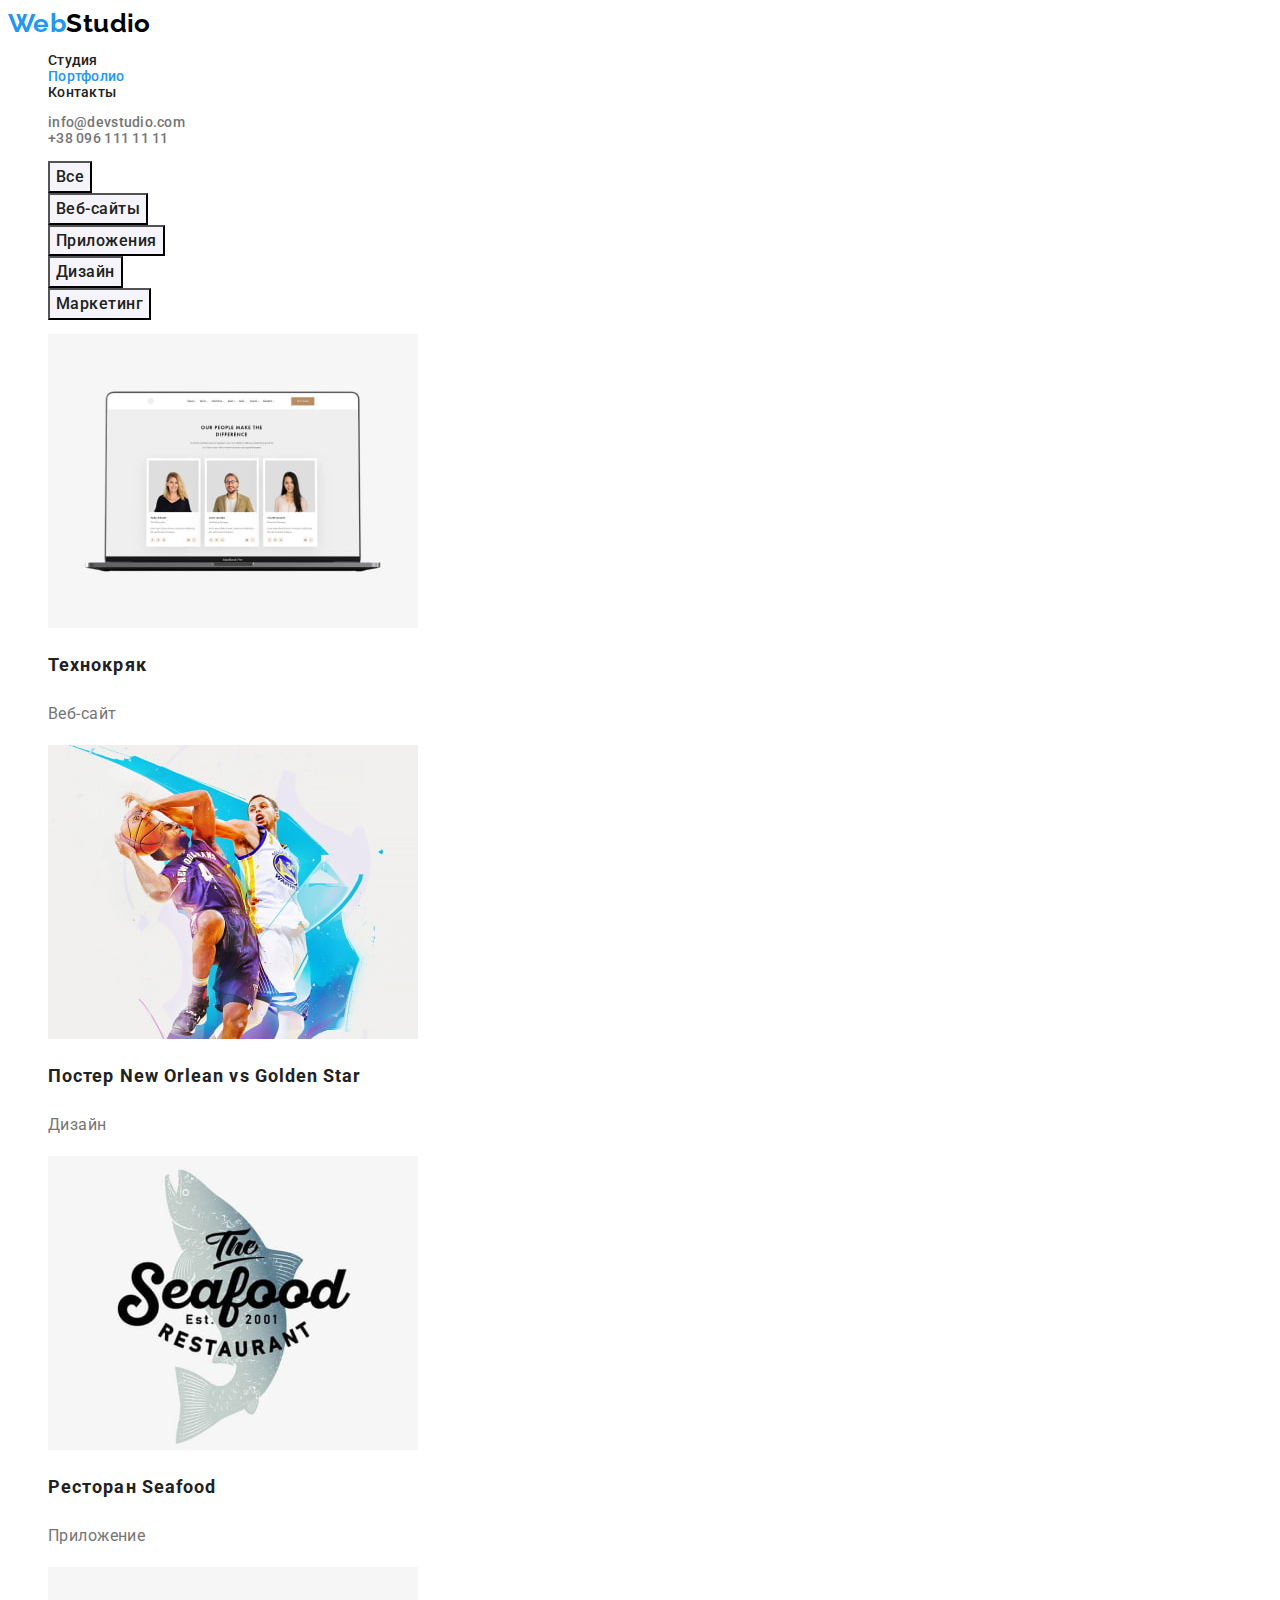
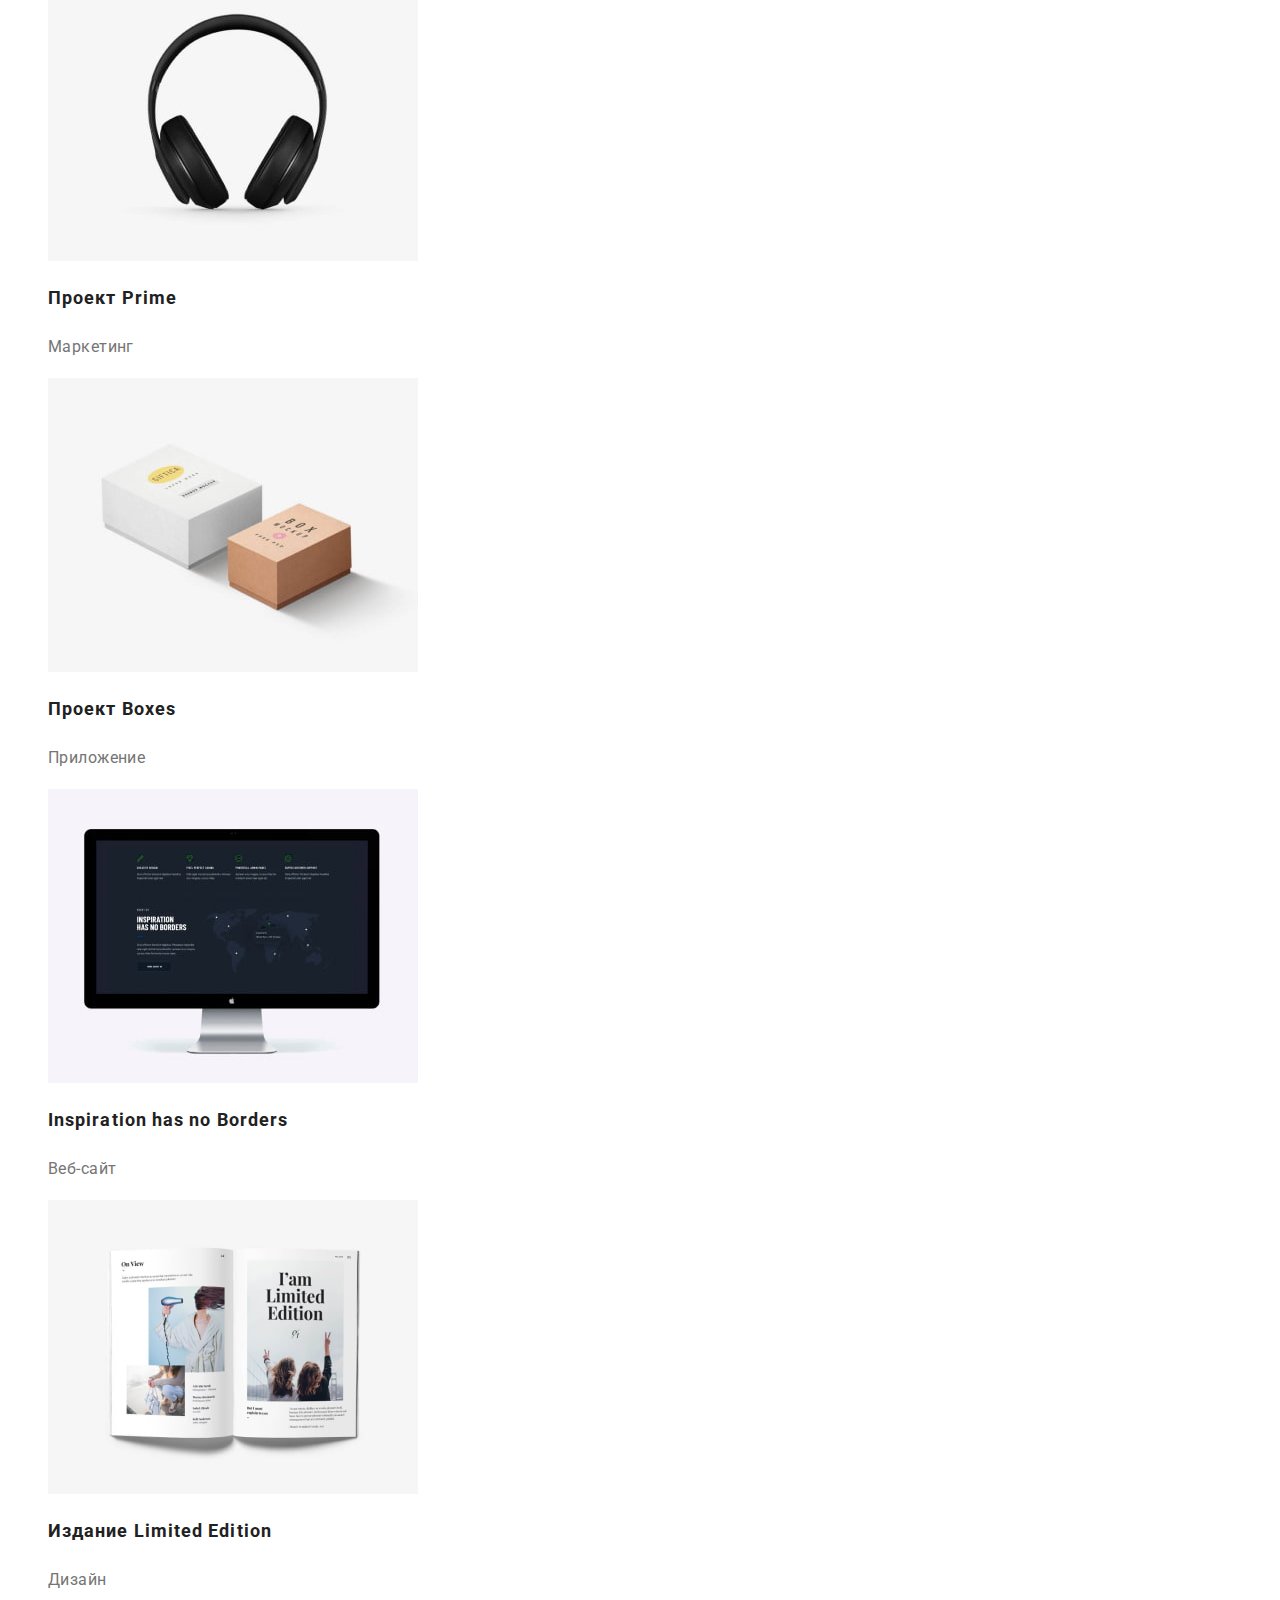
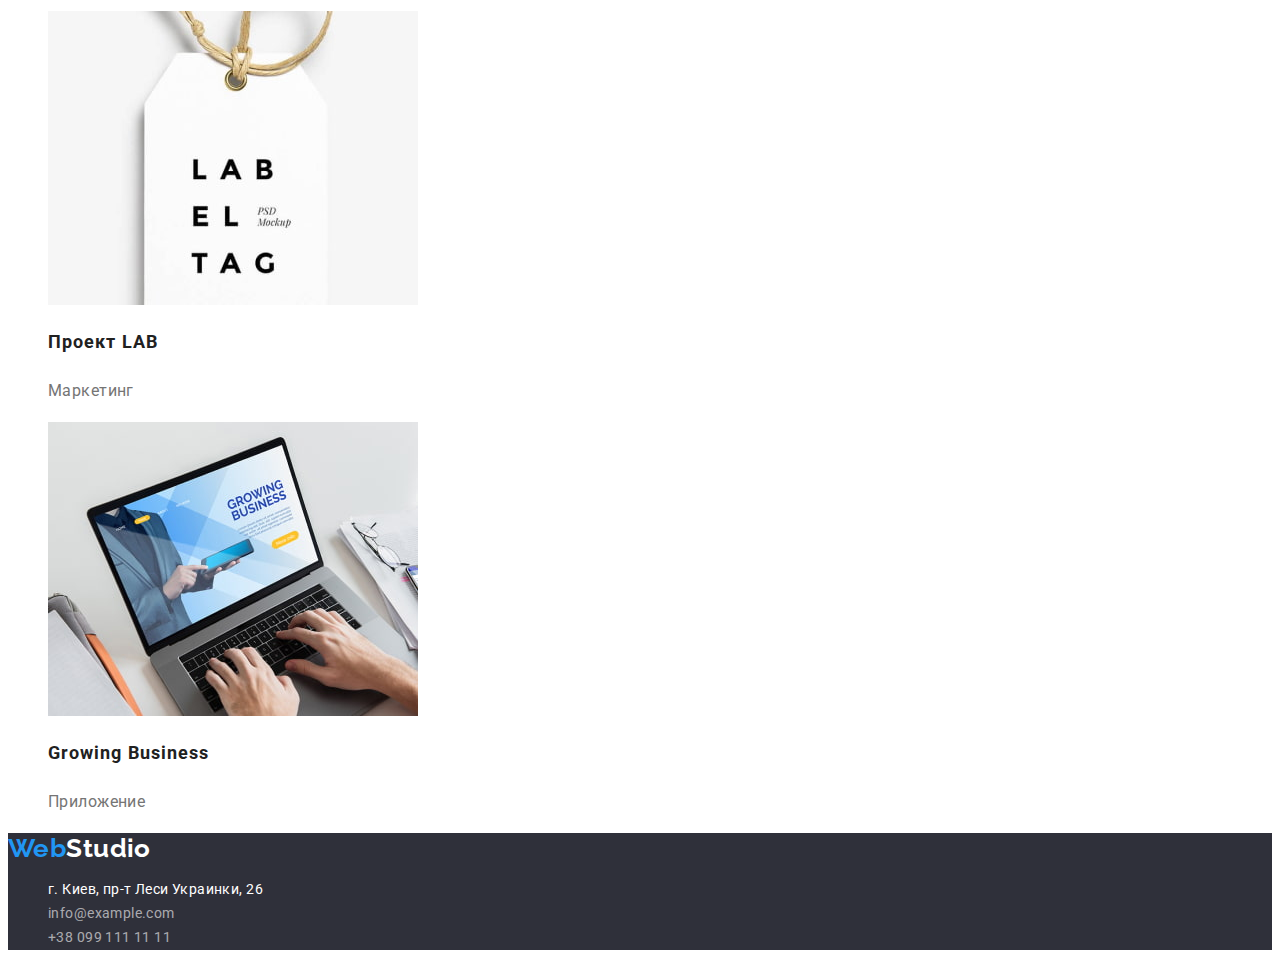
==== portfolio.html @ 0313bfd9 "Переносить файли з попереднього репозиторію goit-markup-hw-02" ====
<!DOCTYPE html>
<html lang="ru">
<head>
    <meta charset="UTF-8">
    <meta http-equiv="X-UA-Compatible" content="IE=edge">
    <meta name="viewport" content="width=device-width, initial-scale=1.0">
    <link rel="preconnect" href="https://fonts.googleapis.com">
    <link rel="preconnect" href="https://fonts.gstatic.com" crossorigin>
    <link href="https://fonts.googleapis.com/css2?family=Raleway:wght@700&family=Roboto:wght@400;500;700;900&display=swap" rel="stylesheet">
    <title>Портфоліо</title>
    <link rel="stylesheet" href="./css/styles.css">
</head>
<body>
    <!-- Шапка -->
    <header class="page-header">
        <nav>
            <!-- Логотип -->
            <a href="./index.html" class="logo link"><span class="begin">Web</span><span class="end">Studio</span></a>

            <!-- Меню -->
            <ul class="site-nav list">
                <li><a href="./index.html" class="link">Студия</a></li>
                <li><a href="./portfolio.html" class="link current">Портфолио</a></li>
                <li><a href="" class="link">Контакты</a></li>
            </ul>
        </nav>

        <!-- Контакты -->
        <ul class="auth-nav list">
            <li><a href="mailto:info@devstudio.com" class="link">info@devstudio.com</a></li>
            <li><a href="tel:+380961111111" class="link">+38 096 111 11 11</a></li>
        </ul>
    </header>
    
    <main>
        <!-- Портфолио -->
        <section class="section">
            <!-- Скрытый заголовок -->
            <h1 class="visually-hidden" tabindex="-1">Портфолио</h1>
            <!-- Фильтр -->
            <ul class="filter-list list">
                <li><button class="filter-list-btn" type="button">Все</button></li>
                <li><button class="filter-list-btn" type="button">Веб-сайты</button></li>
                <li><button class="filter-list-btn" type="button">Приложения</button></li>
                <li><button class="filter-list-btn" type="button">Дизайн</button></li>
                <li><button class="filter-list-btn" type="button">Маркетинг</button></li>
            </ul>
            <!-- Проекты -->
            <ul class="projects-list list">
                <li>
                    <img src="./images/portfolio/technoquack-site.jpg" alt="Ноутбук" width="370">
                    <h2 class="projects-list-title">Технокряк</h2>
                    <p class="projects-list-text">Веб-сайт</p>
                </li>
                <li>
                    <img src="./images/portfolio/poster-design.jpg" alt="Постер с баскетболистами" width="370">
                    <h2 class="projects-list-title">Постер New Orlean vs Golden Star</h2>
                    <p class="projects-list-text">Дизайн</p>
                </li>
                <li>
                    <img src="./images/portfolio/restaurant-app.jpg" alt="Логотип ресторана" width="370">
                    <h2 class="projects-list-title">Ресторан Seafood</h2>
                    <p class="projects-list-text">Приложение</p>
                </li>
                <li>
                    <img src="./images/portfolio/prime-marketing.jpg" alt="Наушники" width="370">
                    <h2 class="projects-list-title">Проект Prime</h2>
                     <p class="projects-list-text">Маркетинг</p>
                </li>
                <li>
                    <img src="./images/portfolio/boxes-app.jpg" alt="Две коробки" width="370">
                    <h2 class="projects-list-title">Проект Boxes</h2>
                    <p class="projects-list-text">Приложение</p>
                </li>
                <li>
                    <img src="./images/portfolio/inspiration-site.jpg" alt="Монитор" width="370">
                    <h2 class="projects-list-title" lang="en">Inspiration has no Borders</h2>
                    <p class="projects-list-text">Веб-сайт</p>
                </li>
                <li>
                    <img src="./images/portfolio/ed-design.jpg" alt="Книга" width="370">
                    <h2 class="projects-list-title">Издание Limited Edition</h2>
                    <p class="projects-list-text">Дизайн</p>
                </li>
                <li>
                    <img src="./images/portfolio/lab-marketing.jpg" alt="Бирка" width="370">
                    <h2 class="projects-list-title">Проект LAB</h2>
                    <p class="projects-list-text">Маркетинг</p>
                </li>
                <li>
                    <img src="./images/portfolio/growing-business-app.jpg" alt="Работа с ноутбуком" width="370">
                    <h2 class="projects-list-title" lang="en">Growing Business</h2>
                    <p class="projects-list-text">Приложение</p>
                </li>
            </ul>
        </section>
    </main>

    <!-- Подвал -->
    <footer class="footer">
        <a href="./index.html" class="logo link"><span class="begin">Web</span><span class="end">Studio</span></a>
        <address>
            <ul class="address-list list">
                <li><a href="https://goo.gl/maps/rt93yuFwvWHYuNVY6" class="address link" target="_blank" rel="noreferrer noopener">г. Киев, пр-т Леси Украинки, 26</a></li>
                <li><a href="mailto:info@example.com" class="link">info@example.com</a></li>
                <li><a href="tel:+380991111111" class="link">+38 099 111 11 11</a></li>
            </ul>
        </address>
    </footer>
 </body>
</html>
---- css/styles.css ----
:root {
    --main-text-color: #212121;
    --secondary-text-color: #757575;
    --white-text-color: #FFFFFF;
    --primary-bg-color: #FFFFFF;
    --accent-color: #2196F3;
}

body {
    font-family: 'Roboto', sans-serif;
    color: var(--main-text-color);
    font-size: 14px;
    line-height: 1.14;
    letter-spacing: 0.03em;
    background-color: var(--primary-bg-color);
}

.list {
    list-style: none;
}

.link {
    text-decoration: none;
}

.visually-hidden {
  position: absolute;
  white-space: nowrap;
  width: 1px;
  height: 1px;
  overflow: hidden;
  border: 0;
  padding: 0;
  clip: rect(0 0 0 0);
  clip-path: inset(50%);
  margin: -1px;
}


/* --------------------HEADER-------------------- */

/* logo */
.logo {
    font-family: 'Raleway', sans-serif;
    font-weight: 700;
    font-size: 26px;
    line-height: 1.19;
}

.logo .begin {
    color: var(--accent-color);
}

.logo .end {
    color: #000000;
}

/* site-nav */
.site-nav .link {
    font-weight: 500;
    letter-spacing: 0.02em;
    color: var(--main-text-color);
}

.site-nav .link.current,
.site-nav .link:hover,
.site-nav .link:focus {
    color: var(--accent-color);
}

/* auth-nav */
.auth-nav .link {
    font-weight: 500;
    letter-spacing: 0.02em;
    color: var(--secondary-text-color);
}

.auth-nav .link:hover,
.auth-nav .link:focus {
    color: var(--accent-color);
}

/* --------------------MAIN-------------------- */

/* Герой */

.hero {
    background-color: #2F303A;
}

.hero-title {
    font-weight: 900;
    font-size: 44px;
    line-height: 1,36;
    text-align: center;
    letter-spacing: 0.06em;
    text-transform: uppercase;
    color: var(--white-text-color);
}

.hero-btn {
    font-family: inherit;
    font-weight: 700;
    font-size: 16px;
    line-height: 1.88;
    letter-spacing: 0.06em;
    color: var(--white-text-color);
    background: var(--accent-color);
    cursor: pointer;
}

.hero-btn:hover,
.hero-btn:focus {
    background: #188CE8;
}

/* Заголовок секций */
.section-title {
    font-size: 36px;
    line-height: 1.17;
    text-align: center;
}

/* Особенности */
.feature-list-title {
    font-size: 14px;
    text-transform: uppercase;
}

.feature-list-text {
    line-height: 1.71;
    color: var(--secondary-text-color);
}

/* Наша команда */
.team {
    background-color: #F5F4FA;
}

.team-list-item {
    background-color: #FFFFFF;
}

.team-list-title {
    font-weight: 500;
    font-size: 16px;
    line-height: 1.5;
    text-align: center;
}

.team-list-text {
    font-size: 16px;
    line-height: 1.5;
    text-align: center;
    color: var(--secondary-text-color);
}


/* --------------------FOOTER-------------------- */

.footer {
    background-color: #2F303A;
}

.footer .logo .end {
    color: var(--white-text-color);
}

.address-list .address.link {
    color: var(--white-text-color);
}

.address-list .link {
    font-style: normal;
    line-height: 1.71;
    color: rgba(255, 255, 255, 0.6);
}

.address-list .address.link:hover,
.address-list .address.link:focus,
.address-list .link:hover,
.address-list .link:focus {
    color: var(--accent-color);
}


/* --------------------PORTFOLIO-------------------- */

.filter-list-btn {
    font-family: inherit;
    font-weight: 500;
    font-size: 16px;
    line-height: 1.62;
    letter-spacing: 0.03em;
    color: var(--main-text-color);
    background: #F5F4FA;
    cursor: pointer;
}

.filter-list-btn:hover,
.filter-list-btn:focus {
     color: var(--white-text-color);
     background: var(--accent-color);
}

.projects-list-title {
    font-size: 18px;
    line-height: 2;
    letter-spacing: 0.06em;
}

.projects-list-text {
    font-size: 16px;
    line-height: 1.88;
    color: var(--secondary-text-color);
}
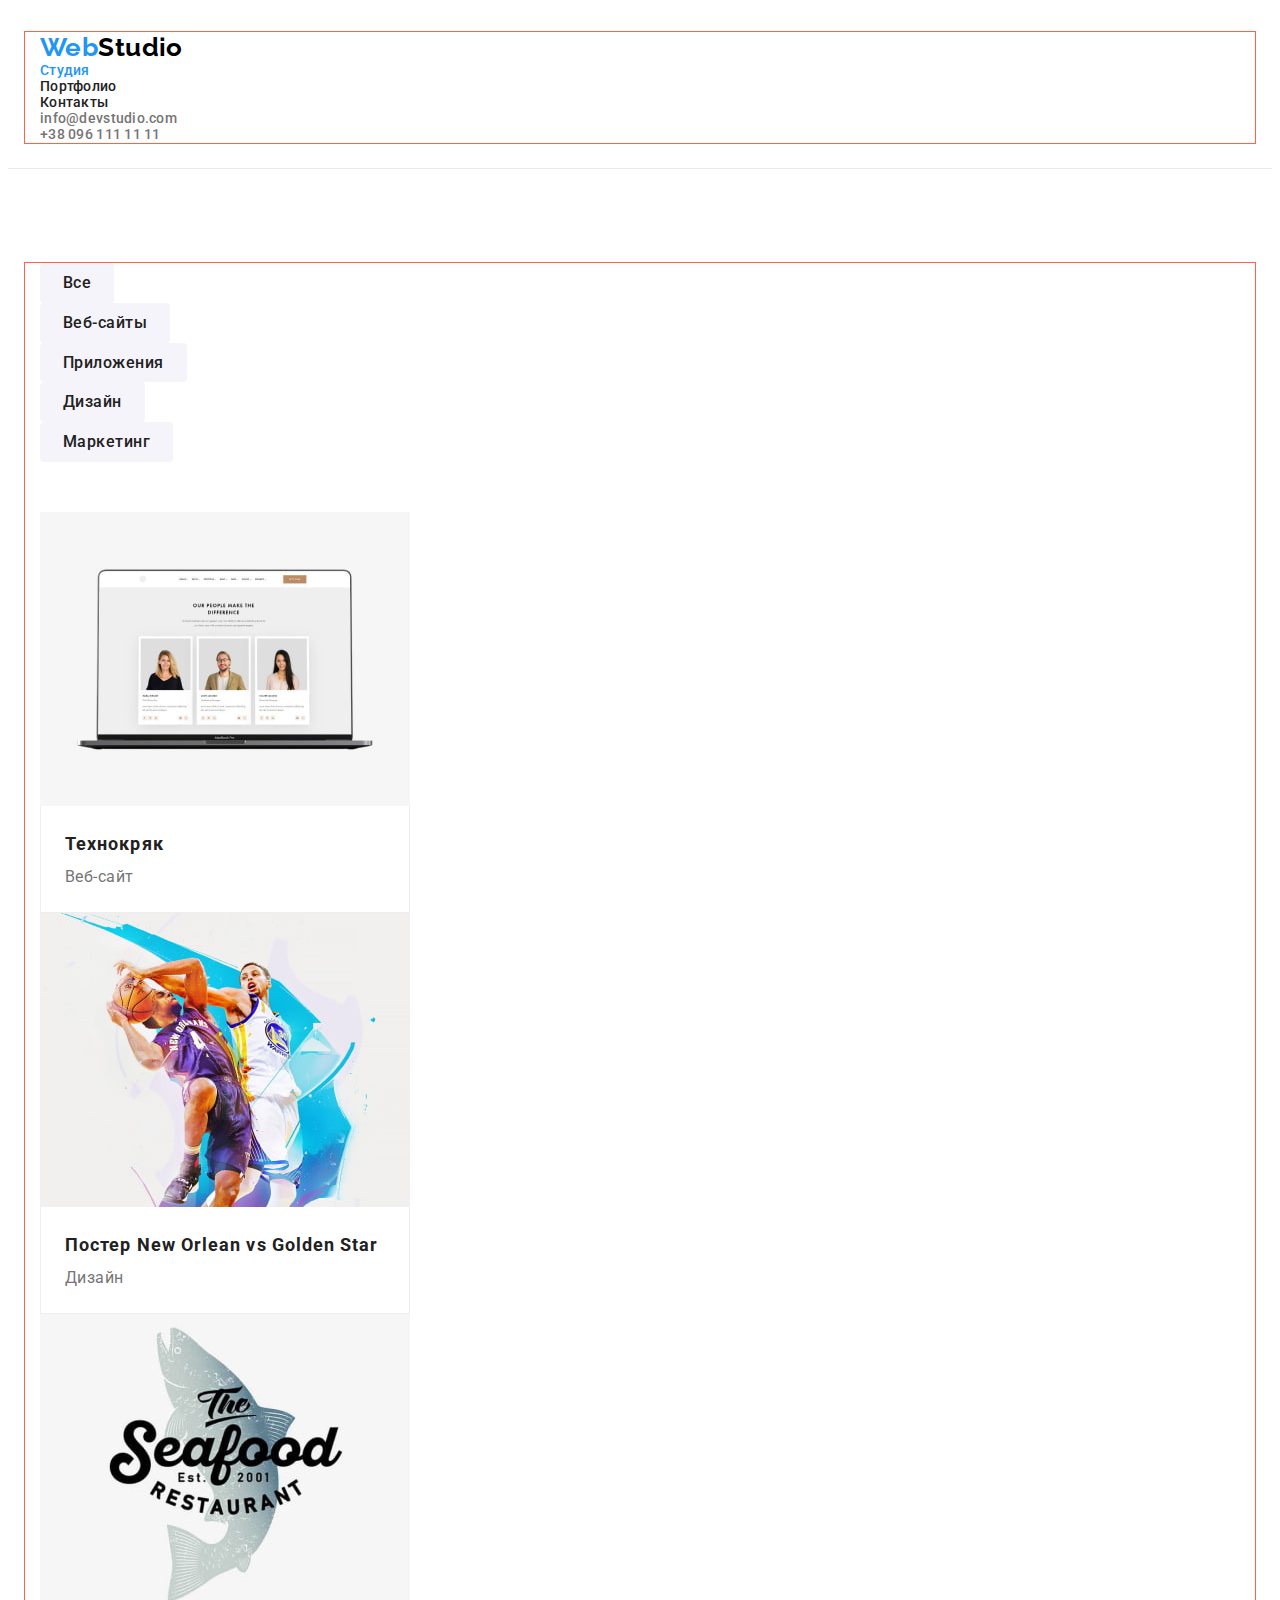
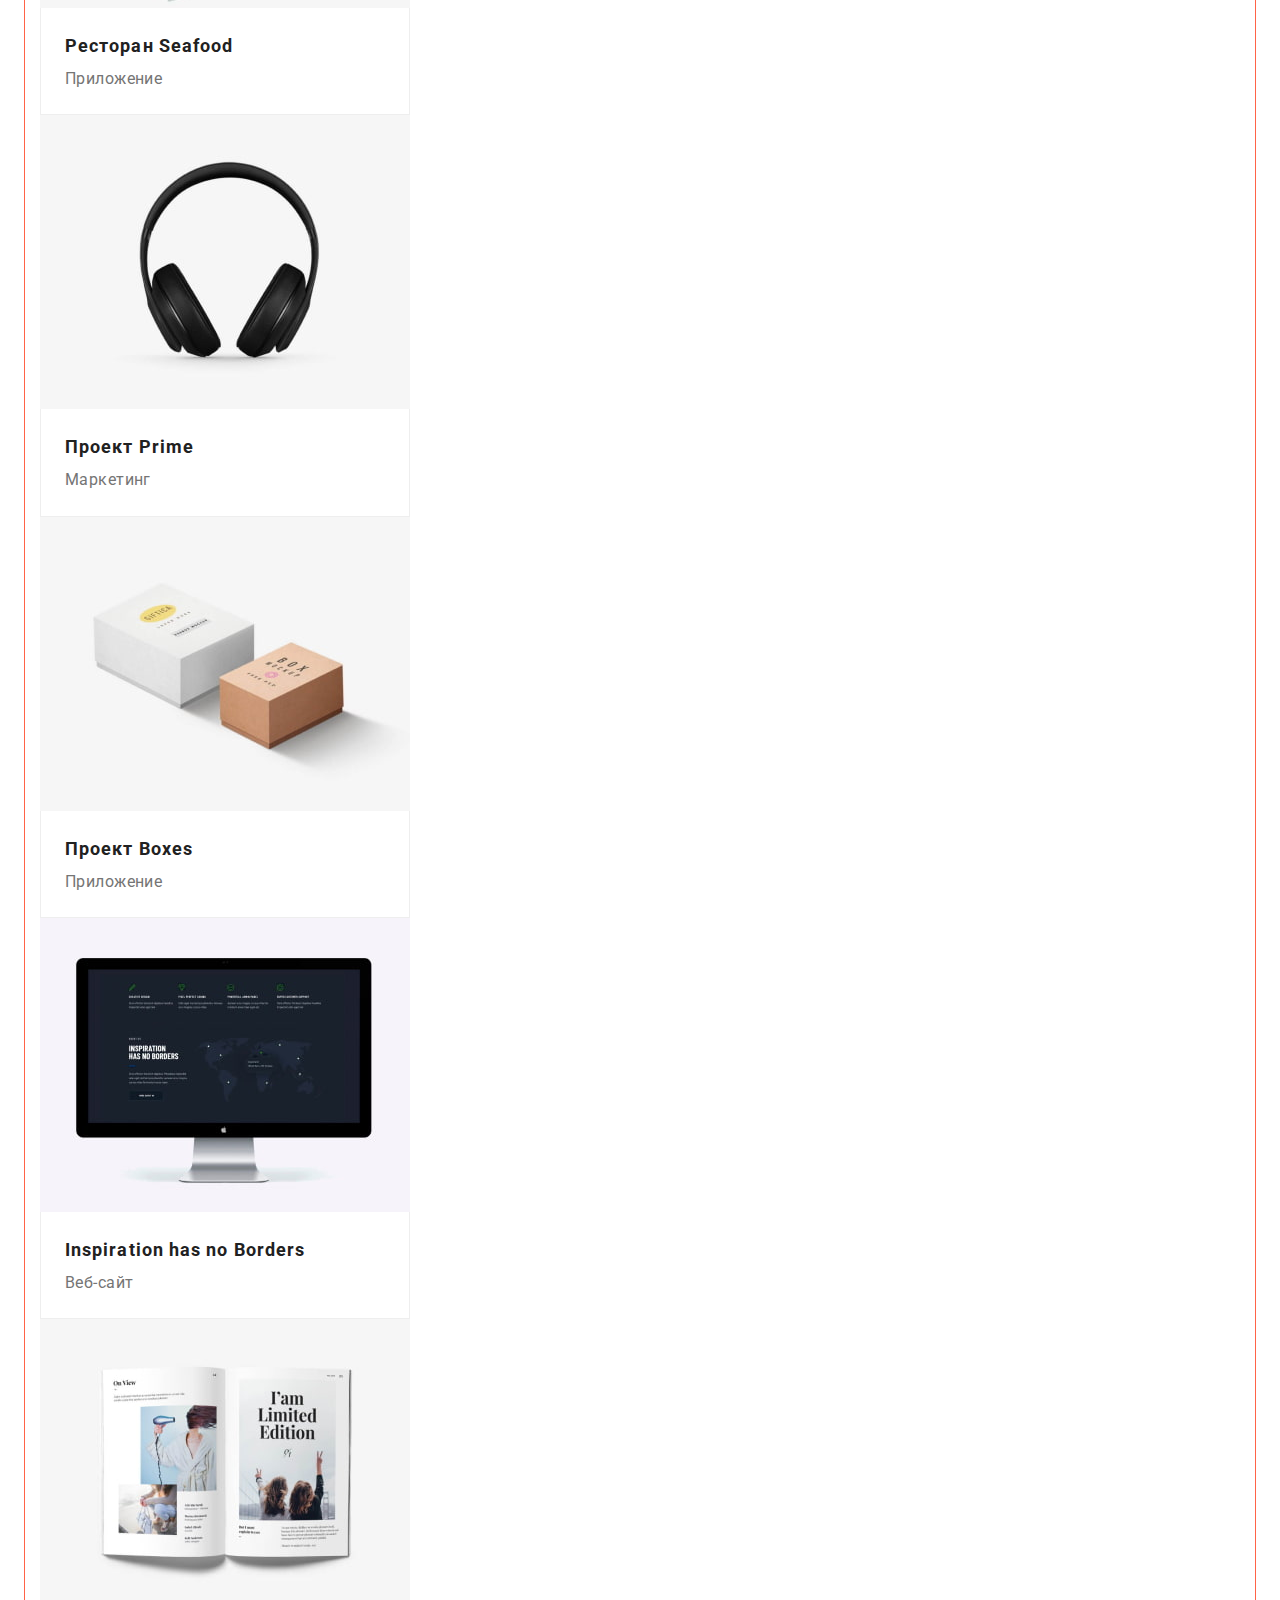
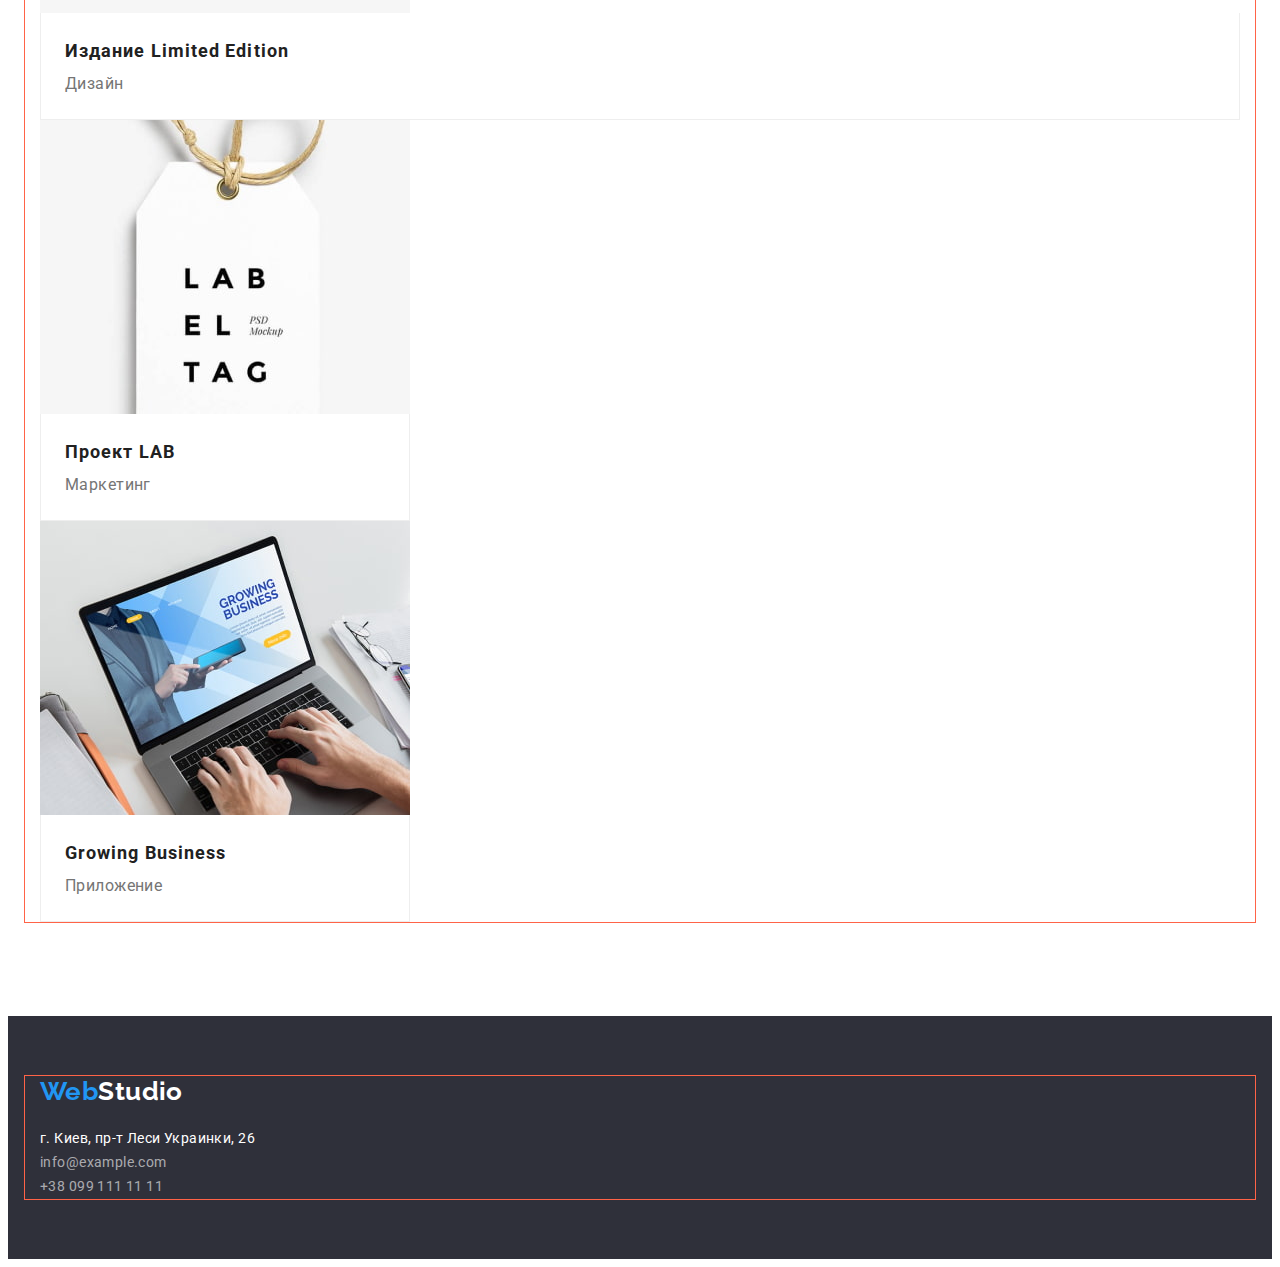
==== commit e4302e9a: "Нормалізує стилі. Додає макету зовнішні та внутрішні відступи." ====
--- a/portfolio.html
+++ b/portfolio.html
@@ -4,108 +4,153 @@
     <meta charset="UTF-8">
     <meta http-equiv="X-UA-Compatible" content="IE=edge">
     <meta name="viewport" content="width=device-width, initial-scale=1.0">
+    <title>Студія</title>
     <link rel="preconnect" href="https://fonts.googleapis.com">
     <link rel="preconnect" href="https://fonts.gstatic.com" crossorigin>
     <link href="https://fonts.googleapis.com/css2?family=Raleway:wght@700&family=Roboto:wght@400;500;700;900&display=swap" rel="stylesheet">
-    <title>Портфоліо</title>
+    <link 
+        rel="stylesheet" 
+        href="https://cdnjs.cloudflare.com/ajax/libs/modern-normalize/1.1.0/modern-normalize.min.css" 
+        integrity="sha512-wpPYUAdjBVSE4KJnH1VR1HeZfpl1ub8YT/NKx4PuQ5NmX2tKuGu6U/JRp5y+Y8XG2tV+wKQpNHVUX03MfMFn9Q==" 
+        crossorigin="anonymous" 
+        referrerpolicy="no-referrer" 
+    />
     <link rel="stylesheet" href="./css/styles.css">
 </head>
 <body>
     <!-- Шапка -->
     <header class="page-header">
-        <nav>
-            <!-- Логотип -->
-            <a href="./index.html" class="logo link"><span class="begin">Web</span><span class="end">Studio</span></a>
+        <div class="container">
+            <nav>
+                <!-- Логотип -->
+                <a href="./index.html" class="logo link"><span class="begin">Web</span><span class="end">Studio</span></a>
 
-            <!-- Меню -->
-            <ul class="site-nav list">
-                <li><a href="./index.html" class="link">Студия</a></li>
-                <li><a href="./portfolio.html" class="link current">Портфолио</a></li>
-                <li><a href="" class="link">Контакты</a></li>
+                <!-- Меню -->
+                <ul class="site-nav list">
+                    <li class="site-nav-item"><a href="./index.html" class="link current">Студия</a></li>
+                    <li class="site-nav-item"><a href="./portfolio.html" class="link">Портфолио</a></li>
+                    <li class="site-nav-item"><a href="" class="link">Контакты</a></li>
+                </ul>
+            </nav>
+
+            <!-- Контакты -->
+            <ul class="auth-nav list">
+                <li class="auth-nav-item"><a href="mailto:info@devstudio.com" class="link">info@devstudio.com</a></li>
+                <li class="auth-nav-item"><a href="tel:+380961111111" class="link">+38 096 111 11 11</a></li>
             </ul>
-        </nav>
-
-        <!-- Контакты -->
-        <ul class="auth-nav list">
-            <li><a href="mailto:info@devstudio.com" class="link">info@devstudio.com</a></li>
-            <li><a href="tel:+380961111111" class="link">+38 096 111 11 11</a></li>
-        </ul>
+        </div>
     </header>
     
     <main>
         <!-- Портфолио -->
-        <section class="section">
-            <!-- Скрытый заголовок -->
-            <h1 class="visually-hidden" tabindex="-1">Портфолио</h1>
-            <!-- Фильтр -->
-            <ul class="filter-list list">
-                <li><button class="filter-list-btn" type="button">Все</button></li>
-                <li><button class="filter-list-btn" type="button">Веб-сайты</button></li>
-                <li><button class="filter-list-btn" type="button">Приложения</button></li>
-                <li><button class="filter-list-btn" type="button">Дизайн</button></li>
-                <li><button class="filter-list-btn" type="button">Маркетинг</button></li>
-            </ul>
-            <!-- Проекты -->
-            <ul class="projects-list list">
-                <li>
-                    <img src="./images/portfolio/technoquack-site.jpg" alt="Ноутбук" width="370">
-                    <h2 class="projects-list-title">Технокряк</h2>
-                    <p class="projects-list-text">Веб-сайт</p>
-                </li>
-                <li>
-                    <img src="./images/portfolio/poster-design.jpg" alt="Постер с баскетболистами" width="370">
-                    <h2 class="projects-list-title">Постер New Orlean vs Golden Star</h2>
-                    <p class="projects-list-text">Дизайн</p>
-                </li>
-                <li>
-                    <img src="./images/portfolio/restaurant-app.jpg" alt="Логотип ресторана" width="370">
-                    <h2 class="projects-list-title">Ресторан Seafood</h2>
-                    <p class="projects-list-text">Приложение</p>
-                </li>
-                <li>
-                    <img src="./images/portfolio/prime-marketing.jpg" alt="Наушники" width="370">
-                    <h2 class="projects-list-title">Проект Prime</h2>
-                     <p class="projects-list-text">Маркетинг</p>
-                </li>
-                <li>
-                    <img src="./images/portfolio/boxes-app.jpg" alt="Две коробки" width="370">
-                    <h2 class="projects-list-title">Проект Boxes</h2>
-                    <p class="projects-list-text">Приложение</p>
-                </li>
-                <li>
-                    <img src="./images/portfolio/inspiration-site.jpg" alt="Монитор" width="370">
-                    <h2 class="projects-list-title" lang="en">Inspiration has no Borders</h2>
-                    <p class="projects-list-text">Веб-сайт</p>
-                </li>
-                <li>
-                    <img src="./images/portfolio/ed-design.jpg" alt="Книга" width="370">
-                    <h2 class="projects-list-title">Издание Limited Edition</h2>
-                    <p class="projects-list-text">Дизайн</p>
-                </li>
-                <li>
-                    <img src="./images/portfolio/lab-marketing.jpg" alt="Бирка" width="370">
-                    <h2 class="projects-list-title">Проект LAB</h2>
-                    <p class="projects-list-text">Маркетинг</p>
-                </li>
-                <li>
-                    <img src="./images/portfolio/growing-business-app.jpg" alt="Работа с ноутбуком" width="370">
-                    <h2 class="projects-list-title" lang="en">Growing Business</h2>
-                    <p class="projects-list-text">Приложение</p>
-                </li>
-            </ul>
+        <section class="section portfolio">
+            <div class="container">
+                <!-- Скрытый заголовок -->
+                <h1 class="visually-hidden" tabindex="-1">Портфолио</h1>
+                <!-- Фильтр -->
+                <ul class="filter-list list">
+                    <li><button class="filter-list-btn" type="button">Все</button></li>
+                    <li><button class="filter-list-btn" type="button">Веб-сайты</button></li>
+                    <li><button class="filter-list-btn" type="button">Приложения</button></li>
+                    <li><button class="filter-list-btn" type="button">Дизайн</button></li>
+                    <li><button class="filter-list-btn" type="button">Маркетинг</button></li>
+                </ul>
+                <!-- Проекты -->
+                <ul class="projects-list list">
+                    <li class="projects-list-item">
+                        <img src="./images/portfolio/technoquack-site.jpg" alt="Ноутбук" width="370">
+                        <div class="projects-list-box">
+                            <h2 class="projects-list-title">Технокряк</h2>
+                            <p class="projects-list-text">Веб-сайт</p>
+                        </div>
+                    </li>
+                    <li class="projects-list-item">
+                        <img src="./images/portfolio/poster-design.jpg" alt="Постер с баскетболистами" width="370">
+                        <div class="projects-list-box">
+                            <h2 class="projects-list-title">Постер New Orlean vs Golden Star</h2>
+                            <p class="projects-list-text">Дизайн</p>
+                        </div>
+                    </li>
+                    <li class="projects-list-item">
+                        <img src="./images/portfolio/restaurant-app.jpg" alt="Логотип ресторана" width="370">
+                        <div class="projects-list-box">
+                            <h2 class="projects-list-title">Ресторан Seafood</h2>
+                            <p class="projects-list-text">Приложение</p>
+                        </div>
+                    </li>
+                    <li class="projects-list-item">
+                        <img src="./images/portfolio/prime-marketing.jpg" alt="Наушники" width="370">
+                        <div class="projects-list-box">
+                            <h2 class="projects-list-title">Проект Prime</h2>
+                            <p class="projects-list-text">Маркетинг</p>
+                        </div>
+                    </li>
+                    <li class="projects-list-item">
+                        <img src="./images/portfolio/boxes-app.jpg" alt="Две коробки" width="370">
+                        <div class="projects-list-box">
+                            <h2 class="projects-list-title">Проект Boxes</h2>
+                            <p class="projects-list-text">Приложение</p>
+                        </div>
+                    </li>
+                    <li class="projects-list-item">
+                        <img src="./images/portfolio/inspiration-site.jpg" alt="Монитор" width="370">
+                        <div class="projects-list-box">
+                            <h2 class="projects-list-title" lang="en">Inspiration has no Borders</h2>
+                            <p class="projects-list-text">Веб-сайт</p>
+                        </div>
+                    </li>
+                    <l class="projects-list-item"i>
+                        <img src="./images/portfolio/ed-design.jpg" alt="Книга" width="370">
+                        <div class="projects-list-box">
+                            <h2 class="projects-list-title">Издание Limited Edition</h2>
+                            <p class="projects-list-text">Дизайн</p>
+                        </div>
+                    </l>
+                    <li class="projects-list-item">
+                        <img src="./images/portfolio/lab-marketing.jpg" alt="Бирка" width="370">
+                        <div class="projects-list-box">
+                            <h2 class="projects-list-title">Проект LAB</h2>
+                            <p class="projects-list-text">Маркетинг</p>
+                        </div>
+                    </li>
+                    <li class="projects-list-item">
+                        <img src="./images/portfolio/growing-business-app.jpg" alt="Работа с ноутбуком" width="370">
+                        <div class="projects-list-box">
+                            <h2 class="projects-list-title" lang="en">Growing Business</h2>
+                            <p class="projects-list-text">Приложение</p>
+                        </div>
+                    </li>
+                </ul>
+            </div>
         </section>
     </main>
 
     <!-- Подвал -->
     <footer class="footer">
-        <a href="./index.html" class="logo link"><span class="begin">Web</span><span class="end">Studio</span></a>
-        <address>
-            <ul class="address-list list">
-                <li><a href="https://goo.gl/maps/rt93yuFwvWHYuNVY6" class="address link" target="_blank" rel="noreferrer noopener">г. Киев, пр-т Леси Украинки, 26</a></li>
-                <li><a href="mailto:info@example.com" class="link">info@example.com</a></li>
-                <li><a href="tel:+380991111111" class="link">+38 099 111 11 11</a></li>
-            </ul>
-        </address>
+        <div class="container">
+            <a href="./index.html" class="logo link">
+                <span class="begin">Web</span><span class="end">Studio</span>
+            </a>
+            <address>
+                <ul class="address-list list">
+                    <li class="address-list-item">
+                        <a 
+                            href="https://goo.gl/maps/rt93yuFwvWHYuNVY6" 
+                            class="address link" 
+                            target="_blank" 
+                            rel="noreferrer noopener">
+                            г. Киев, пр-т Леси Украинки, 26
+                        </a>
+                    </li>
+                    <li class="address-list-item">
+                        <a href="mailto:info@example.com" class="link">info@example.com</a>
+                    </li>
+                    <li class="address-list-item">
+                        <a href="tel:+380991111111" class="link">+38 099 111 11 11</a>
+                    </li>
+                </ul>
+            </address>
+        </div>
     </footer>
  </body>
 </html>--- a/css/styles.css
+++ b/css/styles.css
@@ -1,26 +1,49 @@
 :root {
-    --main-text-color: #212121;
-    --secondary-text-color: #757575;
-    --white-text-color: #FFFFFF;
-    --primary-bg-color: #FFFFFF;
-    --accent-color: #2196F3;
+  --main-text-color: #212121;
+  --secondary-text-color: #757575;
+  --white-text-color: #ffffff;
+  --primary-bg-color: #ffffff;
+  --accent-color: #2196f3;
+}
+
+p,
+h1,
+h2,
+h3,
+h4,
+h5,
+h6 {
+  margin: 0;
+}
+
+button {
+  cursor: pointer;
+}
+
+img {
+  display: block;
+  max-width: 100%;
+  height: auto;
 }
 
 body {
-    font-family: 'Roboto', sans-serif;
-    color: var(--main-text-color);
-    font-size: 14px;
-    line-height: 1.14;
-    letter-spacing: 0.03em;
-    background-color: var(--primary-bg-color);
+  font-family: 'Roboto', sans-serif;
+  color: var(--main-text-color);
+  font-size: 14px;
+  line-height: 1.14;
+  letter-spacing: 0.03em;
+  background-color: var(--primary-bg-color);
 }
 
 .list {
-    list-style: none;
+  margin: 0;
+  padding: 0;
+  list-style: none;
 }
 
 .link {
-    text-decoration: none;
+  color: currentColor;
+  text-decoration: none;
 }
 
 .visually-hidden {
@@ -36,48 +59,68 @@
   margin: -1px;
 }
 
+.container {
+  width: 1200px;
+  padding-left: 15px;
+  padding-right: 15px;
+  margin: 0 auto;
+
+  outline: 1px solid tomato;
+}
 
 /* --------------------HEADER-------------------- */
+.page-header {
+  padding-top: 24px;
+  padding-bottom: 25px;
+  border-bottom: 1px solid #ececec;
+}
 
 /* logo */
 .logo {
-    font-family: 'Raleway', sans-serif;
-    font-weight: 700;
-    font-size: 26px;
-    line-height: 1.19;
+  font-family: 'Raleway', sans-serif;
+  font-weight: 700;
+  font-size: 26px;
+  line-height: 1.19;
 }
 
 .logo .begin {
-    color: var(--accent-color);
+  color: var(--accent-color);
 }
 
 .logo .end {
-    color: #000000;
+  color: #000000;
 }
 
 /* site-nav */
+.site-nav-item {
+  /* margin-right: 50px; */
+}
+
 .site-nav .link {
-    font-weight: 500;
-    letter-spacing: 0.02em;
-    color: var(--main-text-color);
+  font-weight: 500;
+  letter-spacing: 0.02em;
 }
 
 .site-nav .link.current,
 .site-nav .link:hover,
 .site-nav .link:focus {
-    color: var(--accent-color);
+  color: var(--accent-color);
 }
 
 /* auth-nav */
+.auth-nav-item {
+  /* margin-right: 50px; */
+}
+
 .auth-nav .link {
-    font-weight: 500;
-    letter-spacing: 0.02em;
-    color: var(--secondary-text-color);
+  font-weight: 500;
+  letter-spacing: 0.02em;
+  color: var(--secondary-text-color);
 }
 
 .auth-nav .link:hover,
 .auth-nav .link:focus {
-    color: var(--accent-color);
+  color: var(--accent-color);
 }
 
 /* --------------------MAIN-------------------- */
@@ -85,132 +128,209 @@
 /* Герой */
 
 .hero {
-    background-color: #2F303A;
+  background-color: #2f303a;
+  padding-top: 200px;
+  padding-bottom: 200px;
+
+  text-align: center;
 }
 
 .hero-title {
-    font-weight: 900;
-    font-size: 44px;
-    line-height: 1,36;
-    text-align: center;
-    letter-spacing: 0.06em;
-    text-transform: uppercase;
-    color: var(--white-text-color);
+  /* display: inline-block; */
+  width: 696px;
+  margin-bottom: 30px;
+
+  font-weight: 900;
+  font-size: 44px;
+  line-height: 1, 36;
+  /* text-align: center; */
+  letter-spacing: 0.06em;
+  text-transform: uppercase;
+  color: var(--white-text-color);
 }
 
 .hero-btn {
-    font-family: inherit;
-    font-weight: 700;
-    font-size: 16px;
-    line-height: 1.88;
-    letter-spacing: 0.06em;
-    color: var(--white-text-color);
-    background: var(--accent-color);
-    cursor: pointer;
+  display: inline-block;
+  min-width: 200px;
+  padding: 10px 32px;
+  border-radius: 4px;
+  border: 1px solid transparent;
+
+  font-family: inherit;
+  font-weight: 700;
+  font-size: 16px;
+  line-height: 1.88;
+  letter-spacing: 0.06em;
+  text-align: center;
+  color: var(--white-text-color);
+  background: var(--accent-color);
 }
 
 .hero-btn:hover,
 .hero-btn:focus {
-    background: #188CE8;
-}
-
-/* Заголовок секций */
+  background: #188ce8;
+}
+
+/* Секции */
+.section {
+  padding-top: 94px;
+  padding-bottom: 94px;  
+}
+
 .section-title {
-    font-size: 36px;
-    line-height: 1.17;
-    text-align: center;
+  margin-bottom: 50px;
+
+  font-size: 36px;
+  line-height: 1.17;
+  text-align: center;
 }
 
 /* Особенности */
+.feature-list-item {
+  /* margin-right: 30px; */
+}
+
 .feature-list-title {
-    font-size: 14px;
-    text-transform: uppercase;
+  margin-bottom: 10px;
+
+  font-size: 14px;
+  text-transform: uppercase;
 }
 
 .feature-list-text {
-    line-height: 1.71;
-    color: var(--secondary-text-color);
+  line-height: 1.71;
+  color: var(--secondary-text-color);
+}
+
+/* Чем мы занимаемся */
+.section.work {
+  padding-top: 0;
+}
+
+.work-list-item {
+  /* margin-right: 30px; */
 }
 
 /* Наша команда */
 .team {
-    background-color: #F5F4FA;
+  background-color: #f5f4fa;
 }
 
 .team-list-item {
-    background-color: #FFFFFF;
+  width: 270px;
+  /* margin-right: 30px; */
+
+  background-color: #ffffff;
+}
+
+.team-list-box {
+  padding: 30px 70px;
 }
 
 .team-list-title {
-    font-weight: 500;
-    font-size: 16px;
-    line-height: 1.5;
-    text-align: center;
+  font-weight: 500;
+  font-size: 16px;
+  line-height: 1.5;
+  text-align: center;
 }
 
 .team-list-text {
-    font-size: 16px;
-    line-height: 1.5;
-    text-align: center;
-    color: var(--secondary-text-color);
-}
-
+  font-size: 16px;
+  line-height: 1.5;
+  text-align: center;
+  color: var(--secondary-text-color);
+}
 
 /* --------------------FOOTER-------------------- */
 
 .footer {
-    background-color: #2F303A;
+  padding-top: 60px;
+  padding-bottom: 60px;
+
+  background-color: #2f303a;
+}
+
+.footer .logo {
+  display: inline-block;
+  margin-bottom: 20px;
 }
 
 .footer .logo .end {
-    color: var(--white-text-color);
+  color: var(--white-text-color);
+}
+
+.address-list-item {
+  /* margin-bottom: 9px; */
 }
 
 .address-list .address.link {
-    color: var(--white-text-color);
+  color: var(--white-text-color);
 }
 
 .address-list .link {
-    font-style: normal;
-    line-height: 1.71;
-    color: rgba(255, 255, 255, 0.6);
+  font-style: normal;
+  line-height: 1.71;
+  color: rgba(255, 255, 255, 0.6);
 }
 
 .address-list .address.link:hover,
 .address-list .address.link:focus,
 .address-list .link:hover,
 .address-list .link:focus {
-    color: var(--accent-color);
-}
-
+  color: var(--accent-color);
+}
 
 /* --------------------PORTFOLIO-------------------- */
 
+.filter-list {
+  margin-bottom: 50px;
+}
+
 .filter-list-btn {
-    font-family: inherit;
-    font-weight: 500;
-    font-size: 16px;
-    line-height: 1.62;
-    letter-spacing: 0.03em;
-    color: var(--main-text-color);
-    background: #F5F4FA;
-    cursor: pointer;
+  display: inline-block;
+  padding: 6px 22px;
+  /* margin-right: 8px; */
+  border-radius: 4px;
+  border: 1px solid transparent;
+  /* filter: drop-shadow(0px 4px 4px rgba(0, 0, 0, 0.25)); */
+
+  font-family: inherit;
+  font-weight: 500;
+  font-size: 16px;
+  line-height: 1.62;
+  letter-spacing: 0.03em;
+  text-align: center;
+  color: var(--main-text-color);
+  background: #f5f4fa;
 }
 
 .filter-list-btn:hover,
 .filter-list-btn:focus {
-     color: var(--white-text-color);
-     background: var(--accent-color);
+  color: var(--white-text-color);
+  background: var(--accent-color);
+}
+
+.projects-list-item {
+  width: 370px;
+  /* margin-right: 30px; */
+  /* margin-bottom: 30px; */
+}
+
+.projects-list-box {
+  padding: 20px 24px;
+  border-right: 1px solid #eeeeee;
+  border-bottom: 1px solid #eeeeee;
+  border-left: 1px solid #eeeeee;
 }
 
 .projects-list-title {
-    font-size: 18px;
-    line-height: 2;
-    letter-spacing: 0.06em;
+  font-size: 18px;
+  line-height: 2;
+  letter-spacing: 0.06em;
 }
 
 .projects-list-text {
-    font-size: 16px;
-    line-height: 1.88;
-    color: var(--secondary-text-color);
-}+  font-size: 16px;
+  line-height: 1.88;
+  color: var(--secondary-text-color);
+}
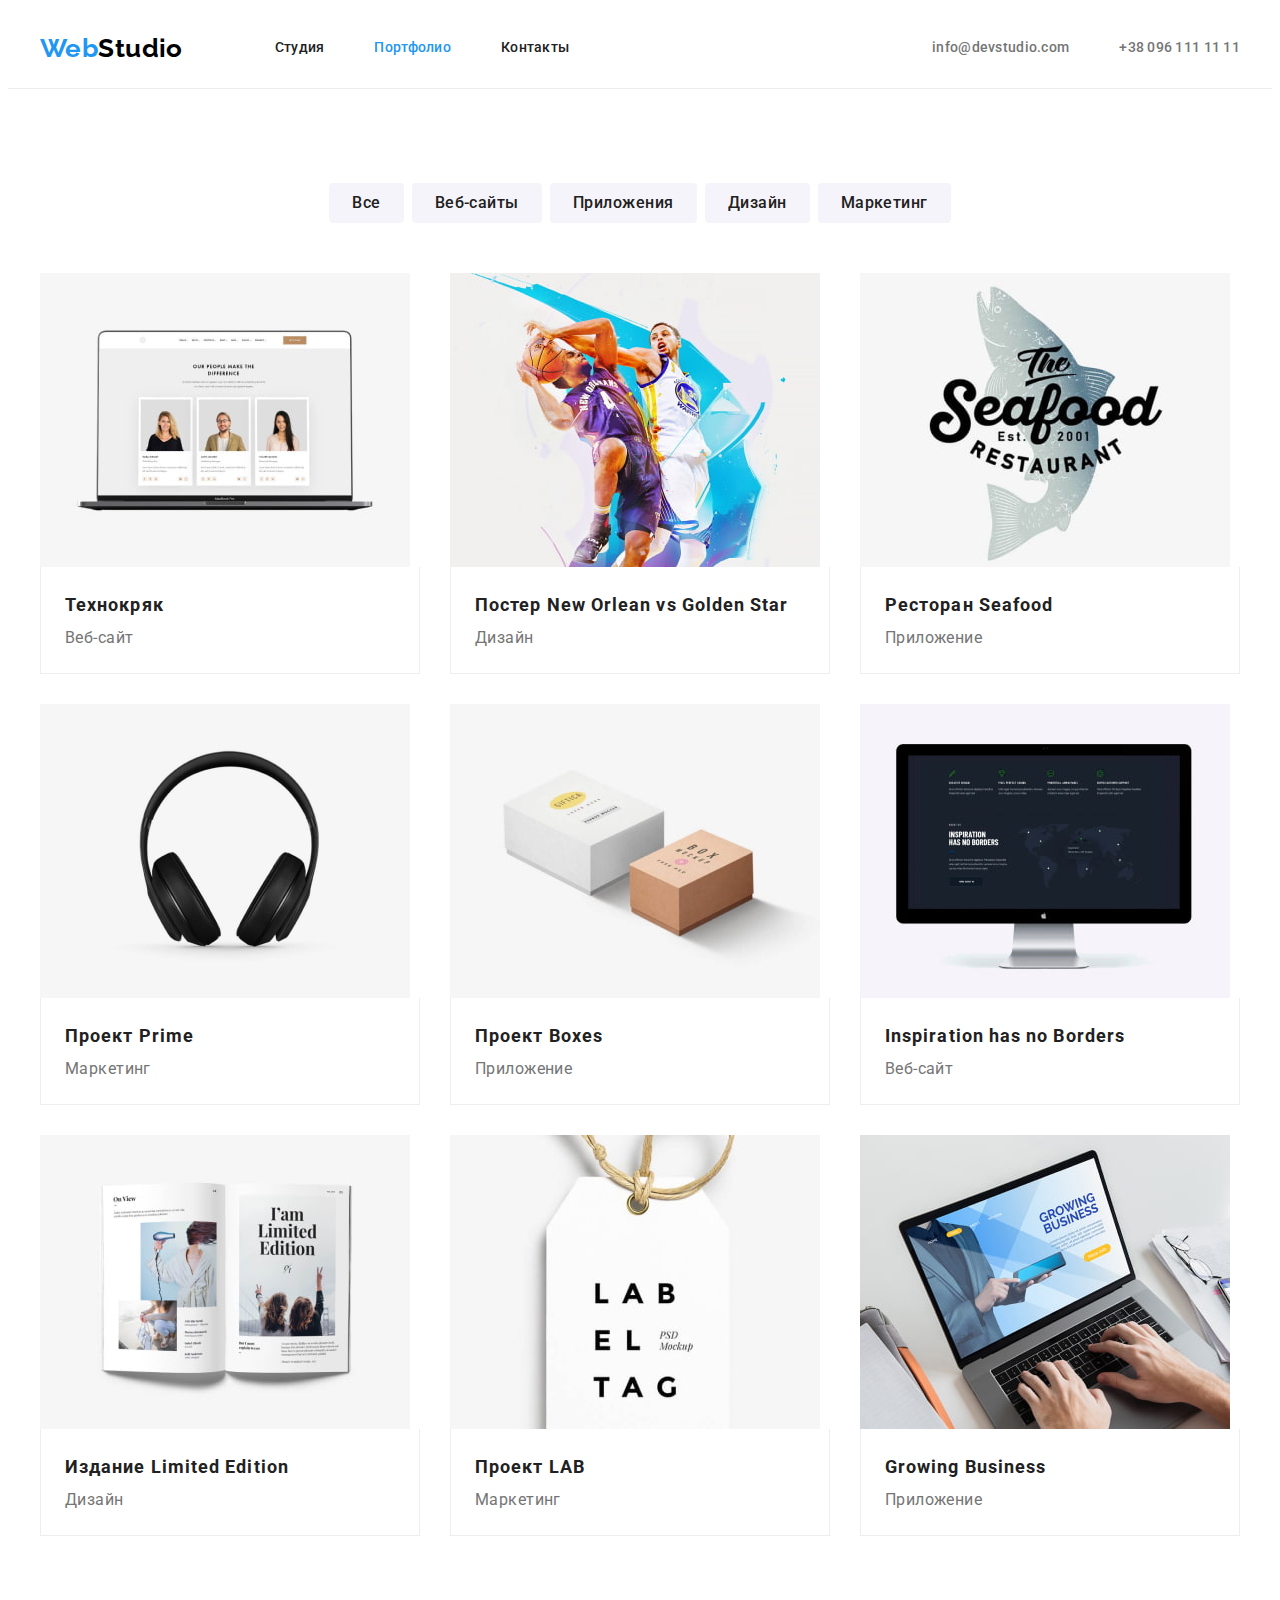
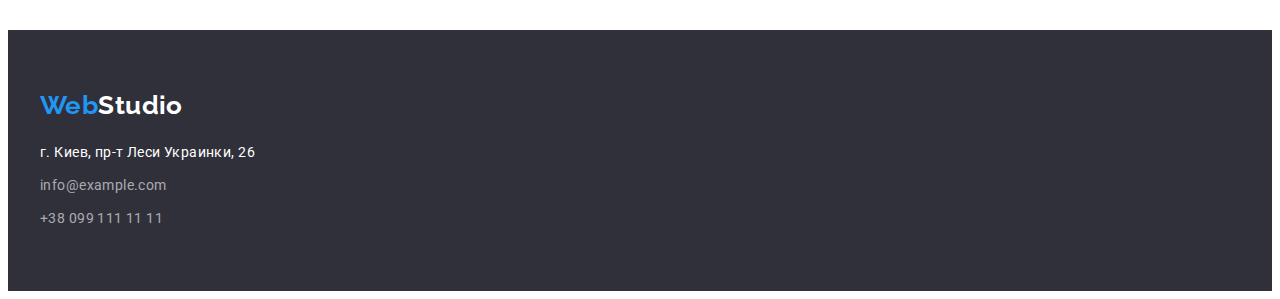
==== commit f8566f5c: "Додає позиціонування контенту за допомогою Flexbox" ====
--- a/portfolio.html
+++ b/portfolio.html
@@ -21,14 +21,14 @@
     <!-- Шапка -->
     <header class="page-header">
         <div class="container">
-            <nav>
+            <nav class="main-nav">
                 <!-- Логотип -->
                 <a href="./index.html" class="logo link"><span class="begin">Web</span><span class="end">Studio</span></a>
 
                 <!-- Меню -->
                 <ul class="site-nav list">
-                    <li class="site-nav-item"><a href="./index.html" class="link current">Студия</a></li>
-                    <li class="site-nav-item"><a href="./portfolio.html" class="link">Портфолио</a></li>
+                    <li class="site-nav-item"><a href="./index.html" class="link">Студия</a></li>
+                    <li class="site-nav-item"><a href="./portfolio.html" class="link current">Портфолио</a></li>
                     <li class="site-nav-item"><a href="" class="link">Контакты</a></li>
                 </ul>
             </nav>
@@ -49,11 +49,11 @@
                 <h1 class="visually-hidden" tabindex="-1">Портфолио</h1>
                 <!-- Фильтр -->
                 <ul class="filter-list list">
-                    <li><button class="filter-list-btn" type="button">Все</button></li>
-                    <li><button class="filter-list-btn" type="button">Веб-сайты</button></li>
-                    <li><button class="filter-list-btn" type="button">Приложения</button></li>
-                    <li><button class="filter-list-btn" type="button">Дизайн</button></li>
-                    <li><button class="filter-list-btn" type="button">Маркетинг</button></li>
+                    <li class="filter-list-item"><button class="filter-list-btn" type="button">Все</button></li>
+                    <li class="filter-list-item"><button class="filter-list-btn" type="button">Веб-сайты</button></li>
+                    <li class="filter-list-item"><button class="filter-list-btn" type="button">Приложения</button></li>
+                    <li class="filter-list-item"><button class="filter-list-btn" type="button">Дизайн</button></li>
+                    <li class="filter-list-item"><button class="filter-list-btn" type="button">Маркетинг</button></li>
                 </ul>
                 <!-- Проекты -->
                 <ul class="projects-list list">
--- a/css/styles.css
+++ b/css/styles.css
@@ -64,16 +64,25 @@
   padding-left: 15px;
   padding-right: 15px;
   margin: 0 auto;
-
-  outline: 1px solid tomato;
 }
 
 /* --------------------HEADER-------------------- */
 .page-header {
-  padding-top: 24px;
-  padding-bottom: 25px;
+  padding-top: 20px;
+  padding-bottom: 20px;
   border-bottom: 1px solid #ececec;
 }
+
+.page-header .container {
+  display: flex;
+  align-items: center;
+  justify-content: space-between;
+}
+
+.site-nav {
+  display: flex;
+}
+
 
 /* logo */
 .logo {
@@ -92,11 +101,24 @@
 }
 
 /* site-nav */
-.site-nav-item {
-  /* margin-right: 50px; */
+.main-nav {
+  display: flex;
+  align-items: center;
+}
+
+.site-nav {
+  margin-left: 92px;
+}
+
+.site-nav-item:not(:last-child) {
+  margin-right: 50px;
 }
 
 .site-nav .link {
+  display: block;
+  padding-top: 12px;
+  padding-bottom: 12px;
+
   font-weight: 500;
   letter-spacing: 0.02em;
 }
@@ -108,11 +130,18 @@
 }
 
 /* auth-nav */
-.auth-nav-item {
-  /* margin-right: 50px; */
+.auth-nav {
+  display: flex;
+}
+
+.auth-nav-item + .auth-nav-item {
+  margin-left: 50px;
 }
 
 .auth-nav .link {
+  padding-top: 12px;
+  padding-bottom: 12px;
+
   font-weight: 500;
   letter-spacing: 0.02em;
   color: var(--secondary-text-color);
@@ -136,14 +165,14 @@
 }
 
 .hero-title {
-  /* display: inline-block; */
-  width: 696px;
+  max-width: 696px;
+  margin-left: auto;
+  margin-right: auto;
   margin-bottom: 30px;
 
   font-weight: 900;
   font-size: 44px;
-  line-height: 1, 36;
-  /* text-align: center; */
+  line-height: 1.36;
   letter-spacing: 0.06em;
   text-transform: uppercase;
   color: var(--white-text-color);
@@ -186,8 +215,17 @@
 }
 
 /* Особенности */
+.feature-list {
+  display: flex;
+}
+
 .feature-list-item {
-  /* margin-right: 30px; */
+  width: calc((100% - 3*30px)/4);
+  margin-right: 30px;
+}
+
+.feature-list-item:last-child {
+  margin-right: 0;
 }
 
 .feature-list-title {
@@ -207,8 +245,17 @@
   padding-top: 0;
 }
 
+.work-list  {
+  display: flex;
+}
+
 .work-list-item {
-  /* margin-right: 30px; */
+  width: calc((100% - 2*30px)/3);
+  margin-right: 30px;
+}
+
+.work-list-item:last-child {
+  margin-right: 0;
 }
 
 /* Наша команда */
@@ -216,15 +263,29 @@
   background-color: #f5f4fa;
 }
 
+.team-list {
+  display: flex;
+}
+
 .team-list-item {
-  width: 270px;
-  /* margin-right: 30px; */
+  width: calc((100% - 3*30px)/4);
+  margin-right: 30px;
 
   background-color: #ffffff;
+
+  border-radius: 0px 0px 4px 4px;
+  box-shadow: 0px 1px 3px rgba(0, 0, 0, 0.12), 
+              0px 1px 1px rgba(0, 0, 0, 0.14), 
+              0px 2px 1px rgba(0, 0, 0, 0.2);
+  }
+
+.team-list-item:last-child {
+  margin-right: 0;
 }
 
 .team-list-box {
-  padding: 30px 70px;
+  padding-top: 30px;
+  padding-bottom: 30px;
 }
 
 .team-list-title {
@@ -259,8 +320,8 @@
   color: var(--white-text-color);
 }
 
-.address-list-item {
-  /* margin-bottom: 9px; */
+.address-list-item:not(:last-child) {
+  margin-bottom: 9px;
 }
 
 .address-list .address.link {
@@ -283,17 +344,21 @@
 /* --------------------PORTFOLIO-------------------- */
 
 .filter-list {
+  display: flex;
   margin-bottom: 50px;
+  justify-content: center;
+}
+
+.filter-list-item:not(:last-child) {
+  margin-right: 8px;
 }
 
 .filter-list-btn {
   display: inline-block;
   padding: 6px 22px;
-  /* margin-right: 8px; */
   border-radius: 4px;
   border: 1px solid transparent;
-  /* filter: drop-shadow(0px 4px 4px rgba(0, 0, 0, 0.25)); */
-
+  
   font-family: inherit;
   font-weight: 500;
   font-size: 16px;
@@ -302,6 +367,7 @@
   text-align: center;
   color: var(--main-text-color);
   background: #f5f4fa;
+  /* filter: drop-shadow(0px 4px 4px rgba(0, 0, 0, 0.25)); */
 }
 
 .filter-list-btn:hover,
@@ -310,10 +376,23 @@
   background: var(--accent-color);
 }
 
+.projects-list {
+  display: flex;
+  flex-wrap: wrap;
+}
+
 .projects-list-item {
-  width: 370px;
-  /* margin-right: 30px; */
-  /* margin-bottom: 30px; */
+  width: calc((100% - 60px)/3);
+  margin-right: 30px;
+  margin-bottom: 30px;
+}
+
+.projects-list-item:nth-child(3n) {
+  margin-right: 0;
+}
+
+.projects-list-item:nth-last-child(-n+3) {
+  margin-bottom: 0;
 }
 
 .projects-list-box {
